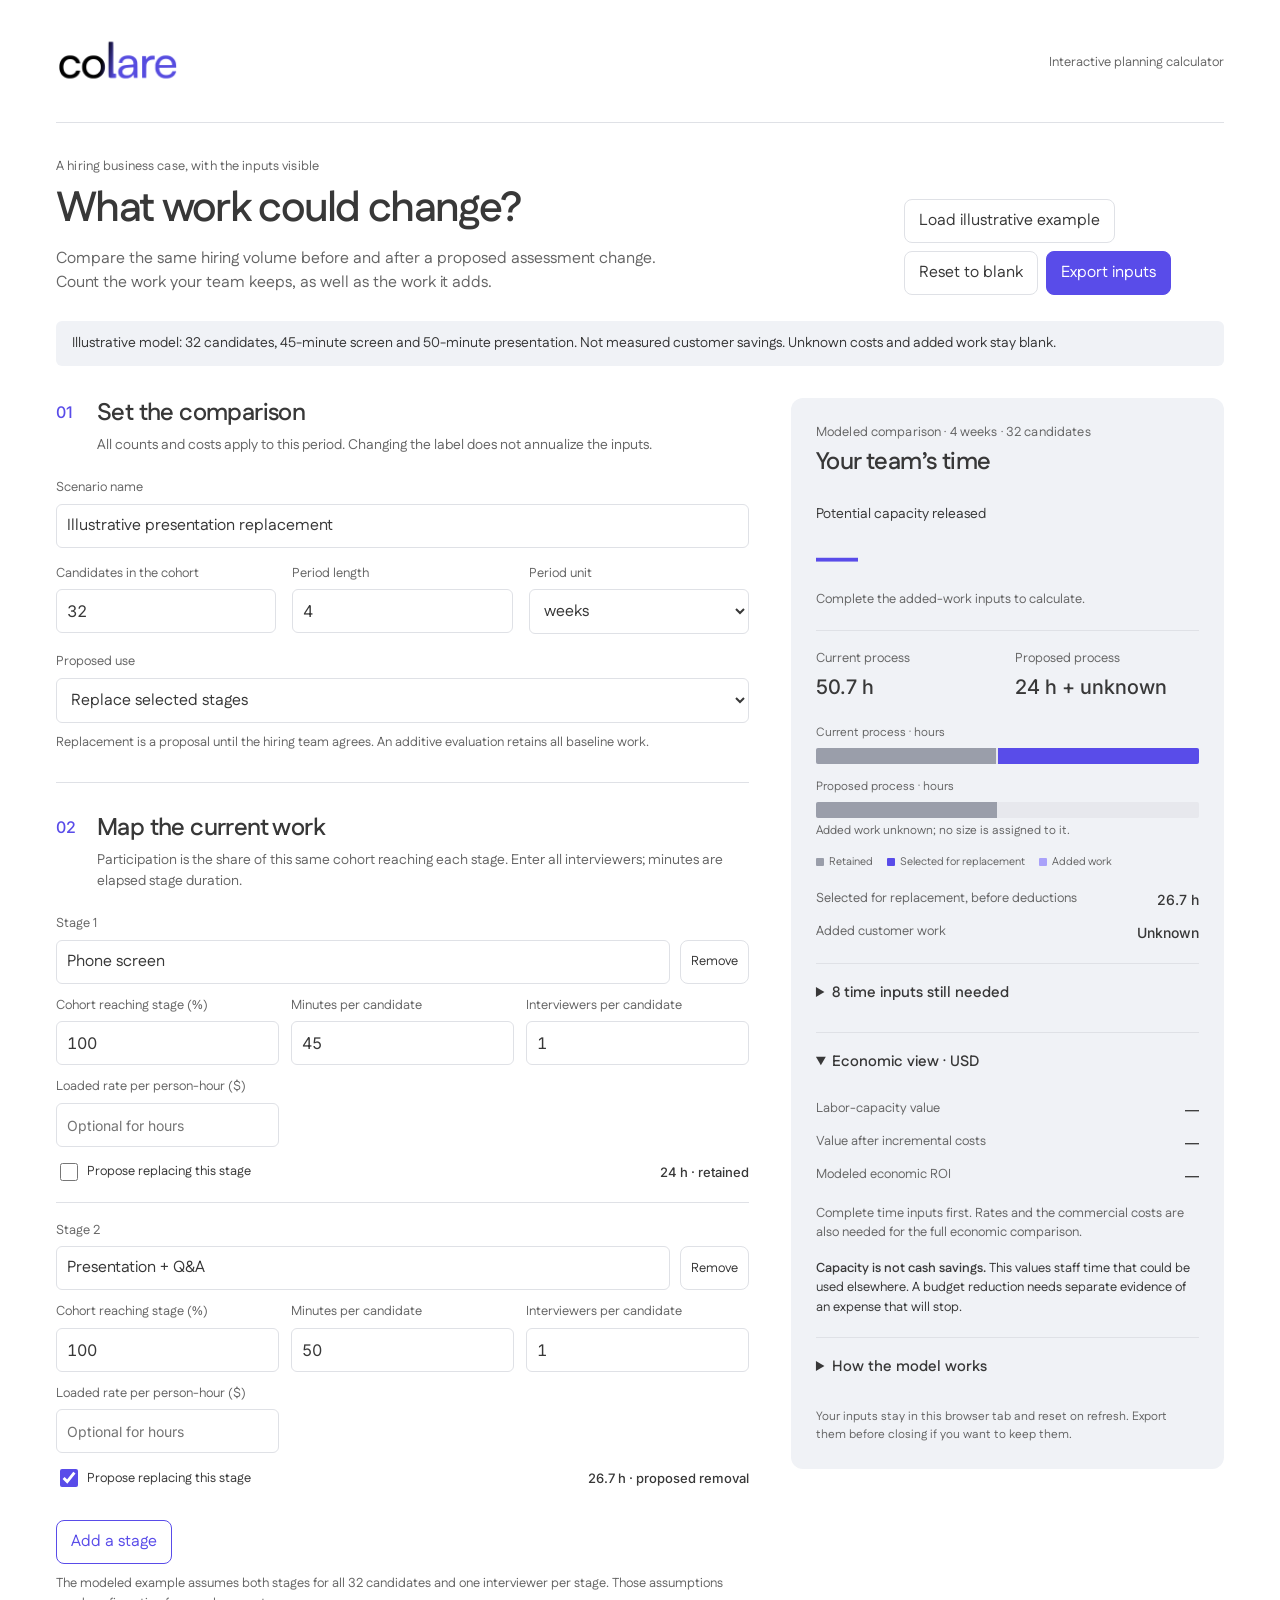
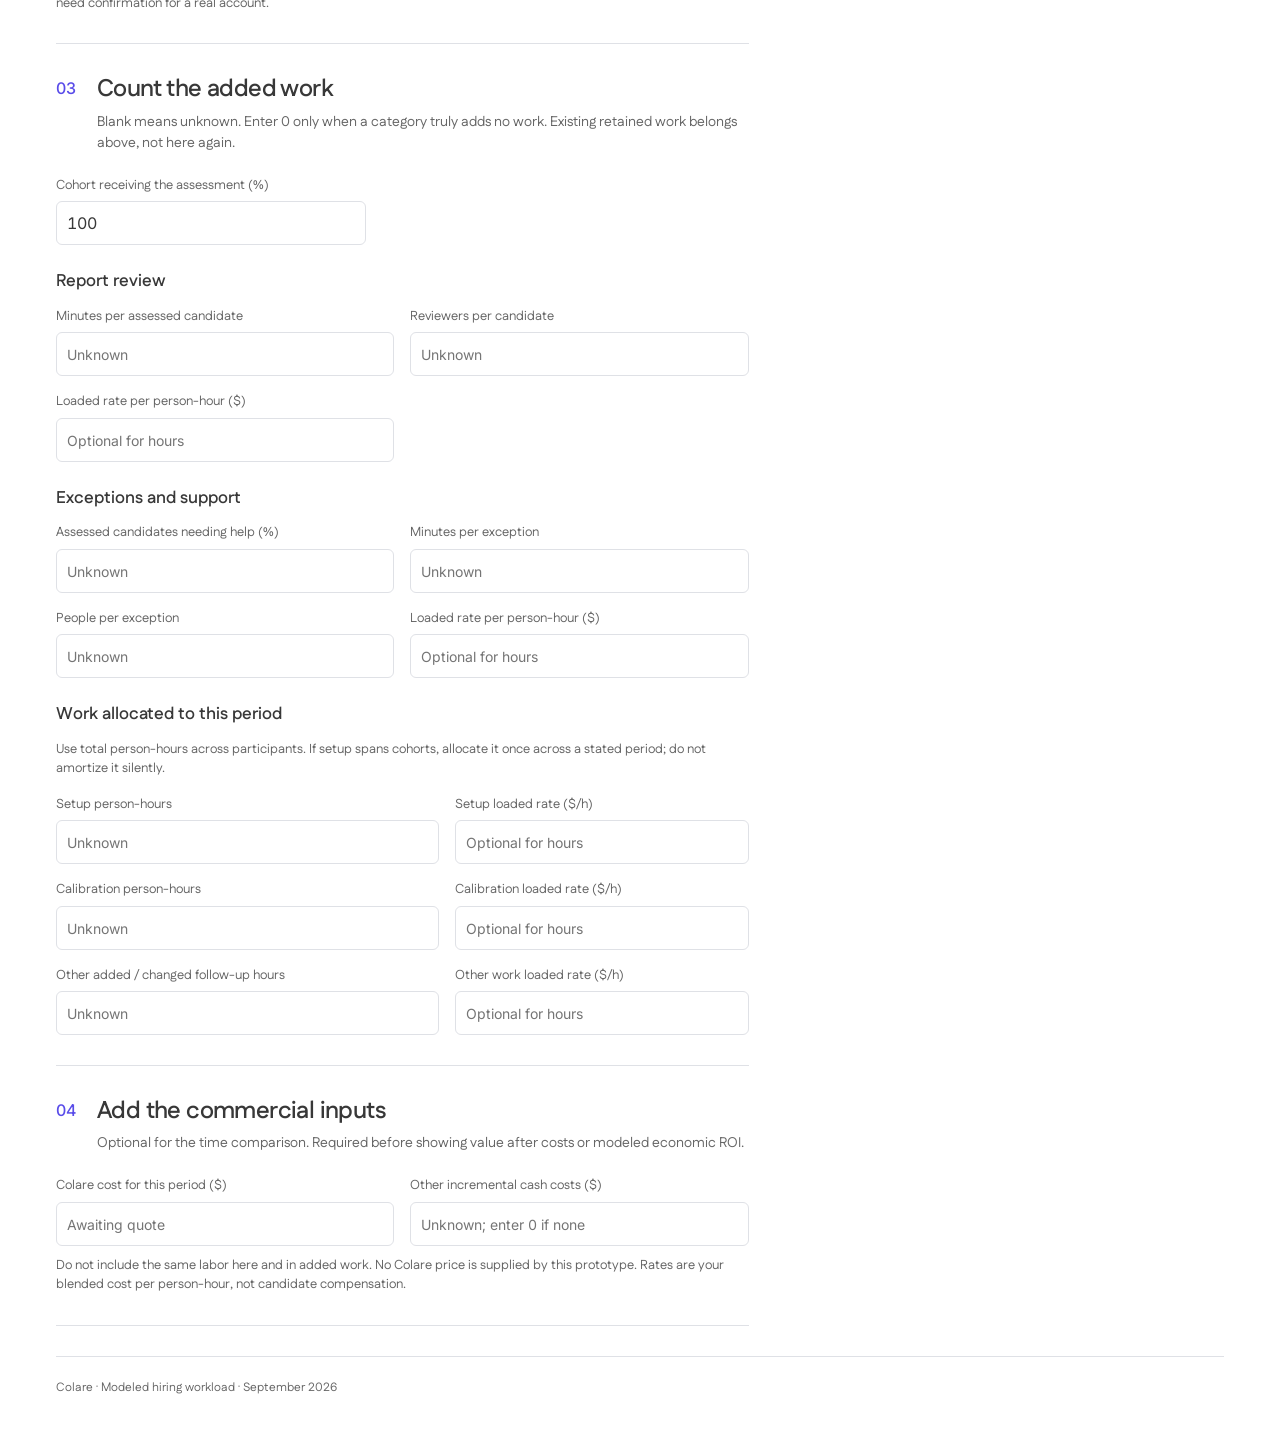
==== index.html @ 162f5110 "Publish interactive Colare hiring workload calculator" ====
<!doctype html>
<html lang="en">
<head>
  <meta charset="utf-8"><meta name="viewport" content="width=device-width,initial-scale=1">
  <meta http-equiv="Content-Security-Policy" content="default-src 'none'; script-src 'self'; style-src 'self' 'unsafe-inline'; font-src 'self'; img-src 'self' data:; connect-src 'none'; base-uri 'none'">
  <title>Colare · Hiring workload calculator</title>
  <meta name="description" content="Model hiring workload, engineering capacity and costs with editable assumptions. Calculate in your browser without uploading inputs.">
  <link rel="icon" href="assets/colare-logo.png" type="image/png">
  <link rel="stylesheet" href="styles.css">
</head>
<body>
<main id="colare-calculator">
  <header class="brand-row"><img src="assets/colare-logo.png" alt="Colare" width="125"><span>Interactive planning calculator</span></header>
  <section class="intro">
    <div><p class="eyebrow">A hiring business case, with the inputs visible</p><h1>What work could change?</h1><p>Compare the same hiring volume before and after a proposed assessment change. Count the work your team keeps, as well as the work it adds.</p></div>
    <div class="tools"><button id="preset" type="button">Load illustrative example</button><button id="reset" type="button">Reset to blank</button><button id="export" type="button">Export inputs</button></div>
  </section>
  <p id="basis-note" class="notice">Illustrative model. This is not a measured customer result, a Colare capacity promise or a quote.</p>
  <div class="workspace">
    <form id="inputs" autocomplete="off">
      <section class="input-section">
        <div class="section-heading"><span class="step">01</span><div><h2>Set the comparison</h2><p>All counts and costs apply to this period. Changing the label does not annualize the inputs.</p></div></div>
        <div class="fields cohort">
          <label>Scenario name<input id="scenario" data-field="scenario" type="text" maxlength="120"></label>
          <label>Candidates in the cohort<input id="candidates" data-field="candidates" type="number" min="0" step="1" placeholder="Enter count"></label>
          <label>Period length<input id="period" data-field="period" type="number" min="0.01" step="any" placeholder="Enter length"></label>
          <label>Period unit<select id="periodUnit" data-field="periodUnit"><option value="weeks">weeks</option><option value="months">months</option><option value="days">days</option></select></label>
        </div>
        <label class="mode-label">Proposed use<select id="mode" data-field="mode"><option value="replace">Replace selected stages</option><option value="additive">Add an evaluation; keep every current stage</option></select></label>
        <p class="help">Replacement is a proposal until the hiring team agrees. An additive evaluation retains all baseline work.</p>
      </section>
      <section class="input-section">
        <div class="section-heading"><span class="step">02</span><div><h2>Map the current work</h2><p>Participation is the share of this same cohort reaching each stage. Enter all interviewers; minutes are elapsed stage duration.</p></div></div>
        <div id="stages"></div>
        <button id="add-stage" class="text-button" type="button">Add a stage</button>
        <p class="help">The modeled example assumes both stages for all 32 candidates and one interviewer per stage. Those assumptions need confirmation for a real account.</p>
      </section>
      <section class="input-section">
        <div class="section-heading"><span class="step">03</span><div><h2>Count the added work</h2><p>Blank means unknown. Enter 0 only when a category truly adds no work. Existing retained work belongs above, not here again.</p></div></div>
        <label class="single-field">Cohort receiving the assessment (%)<input id="assessmentParticipation" data-field="assessmentParticipation" type="number" min="0" max="100" step="any" placeholder="Unknown"></label>
        <h3>Report review</h3>
        <div class="fields"><label>Minutes per assessed candidate<input id="reviewMinutes" data-field="reviewMinutes" type="number" min="0" step="any" placeholder="Unknown"></label><label>Reviewers per candidate<input id="reviewPeople" data-field="reviewPeople" type="number" min="0" step="1" placeholder="Unknown"></label><label>Loaded rate per person-hour ($)<input id="reviewRate" data-field="reviewRate" type="number" min="0" step="any" placeholder="Optional for hours"></label></div>
        <h3>Exceptions and support</h3>
        <div class="fields"><label>Assessed candidates needing help (%)<input id="exceptionPercent" data-field="exceptionPercent" type="number" min="0" max="100" step="any" placeholder="Unknown"></label><label>Minutes per exception<input id="exceptionMinutes" data-field="exceptionMinutes" type="number" min="0" step="any" placeholder="Unknown"></label><label>People per exception<input id="exceptionPeople" data-field="exceptionPeople" type="number" min="0" step="1" placeholder="Unknown"></label><label>Loaded rate per person-hour ($)<input id="exceptionRate" data-field="exceptionRate" type="number" min="0" step="any" placeholder="Optional for hours"></label></div>
        <h3>Work allocated to this period</h3>
        <p class="help">Use total person-hours across participants. If setup spans cohorts, allocate it once across a stated period; do not amortize it silently.</p>
        <div class="hours-grid">
          <label>Setup person-hours<input id="setupHours" data-field="setupHours" type="number" min="0" step="any" placeholder="Unknown"></label><label>Setup loaded rate ($/h)<input id="setupRate" data-field="setupRate" type="number" min="0" step="any" placeholder="Optional for hours"></label>
          <label>Calibration person-hours<input id="calibrationHours" data-field="calibrationHours" type="number" min="0" step="any" placeholder="Unknown"></label><label>Calibration loaded rate ($/h)<input id="calibrationRate" data-field="calibrationRate" type="number" min="0" step="any" placeholder="Optional for hours"></label>
          <label>Other added / changed follow-up hours<input id="otherHours" data-field="otherHours" type="number" min="0" step="any" placeholder="Unknown"></label><label>Other work loaded rate ($/h)<input id="otherRate" data-field="otherRate" type="number" min="0" step="any" placeholder="Optional for hours"></label>
        </div>
      </section>
      <section class="input-section">
        <div class="section-heading"><span class="step">04</span><div><h2>Add the commercial inputs</h2><p>Optional for the time comparison. Required before showing value after costs or modeled economic ROI.</p></div></div>
        <div class="fields"><label>Colare cost for this period ($)<input id="colareCost" data-field="colareCost" type="number" min="0" step="any" placeholder="Awaiting quote"></label><label>Other incremental cash costs ($)<input id="otherCost" data-field="otherCost" type="number" min="0" step="any" placeholder="Unknown; enter 0 if none"></label></div>
        <p class="help">Do not include the same labor here and in added work. No Colare price is supplied by this prototype. Rates are your blended cost per person-hour, not candidate compensation.</p>
      </section>
    </form>
    <aside class="results">
      <div class="result-inner">
        <p class="eyebrow" id="period-label">Modeled comparison</p>
        <h2>Your team’s time</h2>
        <div id="validation" role="alert" hidden></div>
        <div id="result-summary" aria-live="polite" aria-atomic="true">
          <div class="hero-result"><span>Potential capacity released</span><strong id="capacity">—</strong><p id="capacity-note">Complete the added-work inputs to calculate.</p></div>
          <div class="comparison"><div><span>Current process</span><strong id="baseline">—</strong></div><div><span>Proposed process</span><strong id="proposed">—</strong></div></div>
        </div>
        <div id="chart" class="time-chart" role="img" aria-label="Current and proposed modeled workload"></div>
        <div class="legend"><span><i class="kept"></i>Retained</span><span><i class="removed"></i>Selected for replacement</span><span><i class="added"></i>Added work</span></div>
        <dl class="breakdown"><div><dt>Selected for replacement, before deductions</dt><dd id="removed">—</dd></div><div><dt>Added customer work</dt><dd id="added">—</dd></div></dl>
        <details id="missing-detail"><summary id="missing-summary">Time inputs still needed</summary><p id="missing" class="help"></p></details>
        <details id="economics-detail"><summary>Economic view · USD</summary>
          <dl class="breakdown money"><div><dt>Labor-capacity value</dt><dd id="capacity-value">—</dd></div><div><dt>Value after incremental costs</dt><dd id="economic-value">—</dd></div><div><dt>Modeled economic ROI</dt><dd id="roi">—</dd></div></dl>
          <p id="cost-missing" class="help"></p>
          <p class="money-note"><b>Capacity is not cash savings.</b> This values staff time that could be used elsewhere. A budget reduction needs separate evidence of an expense that will stop.</p>
        </details>
        <details><summary>How the model works</summary><div class="formula">
          <p>Stage hours = cohort × participation × minutes × interviewers ÷ 60.</p><p>Proposed hours = retained stage hours + review + exceptions + setup + calibration + other added work.</p><p>Capacity released = selected stage hours − added work.</p><p>Labor-capacity value = selected hours × their rates − added hours × their rates.</p><p>Value after costs = labor-capacity value − Colare cost − other incremental cash costs.</p><p>Economic ROI = (selected labor value − total incremental investment) ÷ total incremental investment. Investment includes added labor value, Colare cost and other incremental costs. It must be known and greater than zero.</p>
          <p>No context-switching multiplier, default salary, measured result, time-to-hire prediction or candidate-quality improvement is assumed. Counts/rates must describe comparable roles, quality requirements and periods.</p>
        </div></details>
        <p class="local-note">Your inputs stay in this browser tab and reset on refresh. Export them before closing if you want to keep them.</p>
      </div>
    </aside>
  </div>
  <footer>Colare · Modeled hiring workload · September 2026 <span id="export-status" role="status"></span></footer>
</main>
<script src="model.js"></script><script src="app.js"></script>
</body></html>
---- styles.css ----
@font-face{font-family:Fustat;src:url('assets/Fustat.ttf') format('truetype');font-weight:100 900;font-display:swap}
@font-face{font-family:Inter;src:url('assets/Inter.ttf') format('truetype');font-weight:100 900;font-display:swap}
:root{color-scheme:light;--purple:#594ce9;--ink:#383838;--muted:#666;--gray:#f0f2f6;--line:#dfe1e6;--soft:#d5d1ff;--warning:#9f2d32}
*{box-sizing:border-box}body{margin:0;background:white;color:var(--ink);font:16px/1.5 Fustat,sans-serif}button,input,select{font:inherit}button{cursor:pointer;background:white;border:1px solid var(--line);border-radius:8px;padding:9px 14px;color:var(--ink);min-height:44px}button:hover{border-color:var(--purple);color:var(--purple)}button:focus-visible,input:focus-visible,select:focus-visible,summary:focus-visible{outline:3px solid #a69eff;outline-offset:3px}button#export{background:var(--purple);border-color:var(--purple);color:white}button:disabled{opacity:.55;cursor:default}main{max-width:1240px;margin:auto;padding:28px 36px}h1,h2,h3,p{margin:0}h1{font-weight:600;font-size:42px;letter-spacing:-.04em;line-height:1.15;margin:8px 0 14px}h2{font-size:24px;line-height:1.3;font-weight:600;letter-spacing:-.025em}h3{font-size:17px;font-weight:600;margin:24px 0 12px}.brand-row{display:flex;align-items:center;justify-content:space-between;gap:16px;padding-bottom:24px;border-bottom:1px solid var(--line);color:var(--muted);font-size:13px}.brand-row img{height:auto;object-fit:contain;width:125px}.intro{display:flex;align-items:flex-end;gap:32px;padding:34px 0 26px}.intro>div:first-child{max-width:660px}.intro p:not(.eyebrow){color:var(--muted);max-width:620px}.eyebrow{font-size:13px;color:var(--muted);letter-spacing:.01em}.tools{display:flex;flex-wrap:wrap;gap:8px;max-width:320px;margin-left:auto}.notice{padding:12px 16px;background:var(--gray);border-radius:6px;font-size:14px;margin-bottom:32px}.workspace{display:grid;grid-template-columns:minmax(0,1.6fr) minmax(330px,1fr);gap:42px}.input-section{padding:0 0 30px;margin-bottom:30px;border-bottom:1px solid var(--line)}.section-heading{display:flex;gap:16px;margin-bottom:22px}.section-heading p{font-size:14px;color:var(--muted);margin-top:6px}.step{font:500 16px Inter,sans-serif;color:var(--purple);padding-top:4px;flex:0 0 25px}.fields{display:grid;grid-template-columns:repeat(2,minmax(0,1fr));gap:16px}.cohort{grid-template-columns:repeat(3,minmax(0,1fr))}.cohort label:first-child{grid-column:1/-1}label{display:flex;flex-direction:column;gap:6px;font-size:13px;color:var(--muted)}input,select{border:1px solid var(--line);border-radius:6px;background:white;color:var(--ink);padding:9px 10px;min-height:44px;min-width:0;width:100%;font-size:16px}input::placeholder{color:#757575;font-size:14px}input[type=number]{font-family:Inter,sans-serif;font-variant-numeric:tabular-nums}.mode-label{margin-top:18px}.help{color:var(--muted);font-size:13px;margin-top:10px;line-height:1.5}.single-field{max-width:310px}.stage{padding:18px 0;border-bottom:1px solid var(--line)}.stage:first-child{padding-top:0}.stage:last-child{border-bottom:0}.stage-header{display:flex;gap:10px;align-items:flex-end;margin-bottom:12px}.stage-header label{flex:1}.stage-header button{font-size:13px;padding:8px 10px}.stage-fields{display:grid;grid-template-columns:repeat(3,minmax(0,1fr));gap:12px}.stage-outcome{display:flex;align-items:center;gap:14px;flex-wrap:wrap;margin-top:13px}.stage-outcome label{flex-direction:row;align-items:center;color:var(--ink)}input[type=checkbox]{width:18px;height:18px;min-height:18px;accent-color:var(--purple)}.stage-outcome output{margin-left:auto;font:500 13px Inter,sans-serif;color:var(--ink)}.text-button{margin-top:12px;border-color:var(--purple);color:var(--purple)}.hours-grid{display:grid;grid-template-columns:1.3fr 1fr;gap:16px;margin-top:16px}.results{min-width:0}.result-inner{position:sticky;top:20px;padding:25px;background:var(--gray);border-radius:12px}.result-inner>h2{margin-top:4px}.hero-result{padding:24px 0 20px}.hero-result>span{font-size:14px}.hero-result strong{display:block;font:500 42px/1.2 Inter,sans-serif;letter-spacing:-.035em;color:var(--purple);margin-top:6px}.hero-result p{font-size:13px;color:var(--muted);margin-top:8px}.comparison{display:grid;grid-template-columns:1fr 1fr;gap:16px;border-top:1px solid var(--line);padding-top:18px}.comparison span{display:block;font-size:13px;color:var(--muted)}.comparison strong{display:block;font:500 20px/1.5 Inter,sans-serif;margin-top:4px;overflow-wrap:anywhere}.time-chart{margin-top:22px}.chart-row{margin-bottom:14px}.chart-row label{font-size:12px;margin-bottom:6px}.bar-track{display:flex;height:16px;gap:2px;background:#e7e8ed;border-radius:2px;overflow:hidden}.bar{height:16px;min-width:0}.bar.kept,.legend i.kept{background:#9a9eaa}.bar.removed,.legend i.removed{background:var(--purple)}.bar.added,.legend i.added{background:#aaa2fa}.unknown-addition{font-size:12px;color:var(--muted);margin-top:4px}.legend{display:flex;flex-wrap:wrap;gap:8px 14px;font-size:11px;color:var(--muted)}.legend span{display:flex;align-items:center;gap:5px}.legend i{width:8px;height:8px;border-radius:1px}.breakdown{margin:18px 0;display:grid;gap:12px}.breakdown>div{display:flex;align-items:flex-start;gap:15px;justify-content:space-between}.breakdown dt{font-size:13px;max-width:70%;color:var(--muted)}.breakdown dd{font:500 14px/1.5 Inter,sans-serif;margin:0;text-align:right;white-space:nowrap}.money dd{white-space:normal;overflow-wrap:anywhere}.money-note{font-size:13px;margin-top:16px}.money-note b{font-weight:600}details{border-top:1px solid var(--line);padding-top:18px;margin-top:20px}summary{font-size:15px;font-weight:600;cursor:pointer;min-height:30px}.formula p{font-size:13px;line-height:1.5;margin-top:13px}.local-note{font-size:12px;line-height:1.5;color:var(--muted);margin-top:22px}#validation{color:var(--warning);font-size:14px;padding-top:14px}.negative{color:var(--warning)!important}.pending{color:var(--muted)!important}footer{display:flex;justify-content:space-between;gap:16px;border-top:1px solid var(--line);padding:22px 0 10px;font-size:12px;color:var(--muted)}@media(max-width:900px){main{padding:24px}.workspace{grid-template-columns:1fr;gap:14px}.results{grid-row:1}.result-inner{position:static}.intro{display:block}.tools{max-width:none;margin:22px 0 0}.comparison{max-width:560px}.time-chart{max-width:620px}.legend{font-size:12px}.breakdown>div{max-width:620px}.breakdown dt{max-width:75%}}@media(max-width:480px){main{padding:20px 16px}.brand-row{font-size:11px}.brand-row img{width:108px}h1{font-size:34px}.intro{padding-top:26px}.tools{gap:8px}.tools button{font-size:13px;padding:8px 10px}.notice{font-size:13px;margin-bottom:22px}.result-inner{padding:20px}.hero-result strong{font-size:36px}.fields,.cohort,.stage-fields,.hours-grid{grid-template-columns:1fr 1fr;gap:12px}.cohort label:first-child,.cohort label:nth-child(2){grid-column:1/-1}.section-heading{gap:12px}.step{flex-basis:22px}h2{font-size:22px}.stage-header{align-items:flex-end}.stage-header button{font-size:12px}.stage-outcome output{margin-left:0}.hours-grid label{font-size:12px}.comparison strong{font-size:18px}.breakdown dt{max-width:64%}footer{display:block}footer span{display:block;margin-top:8px}}
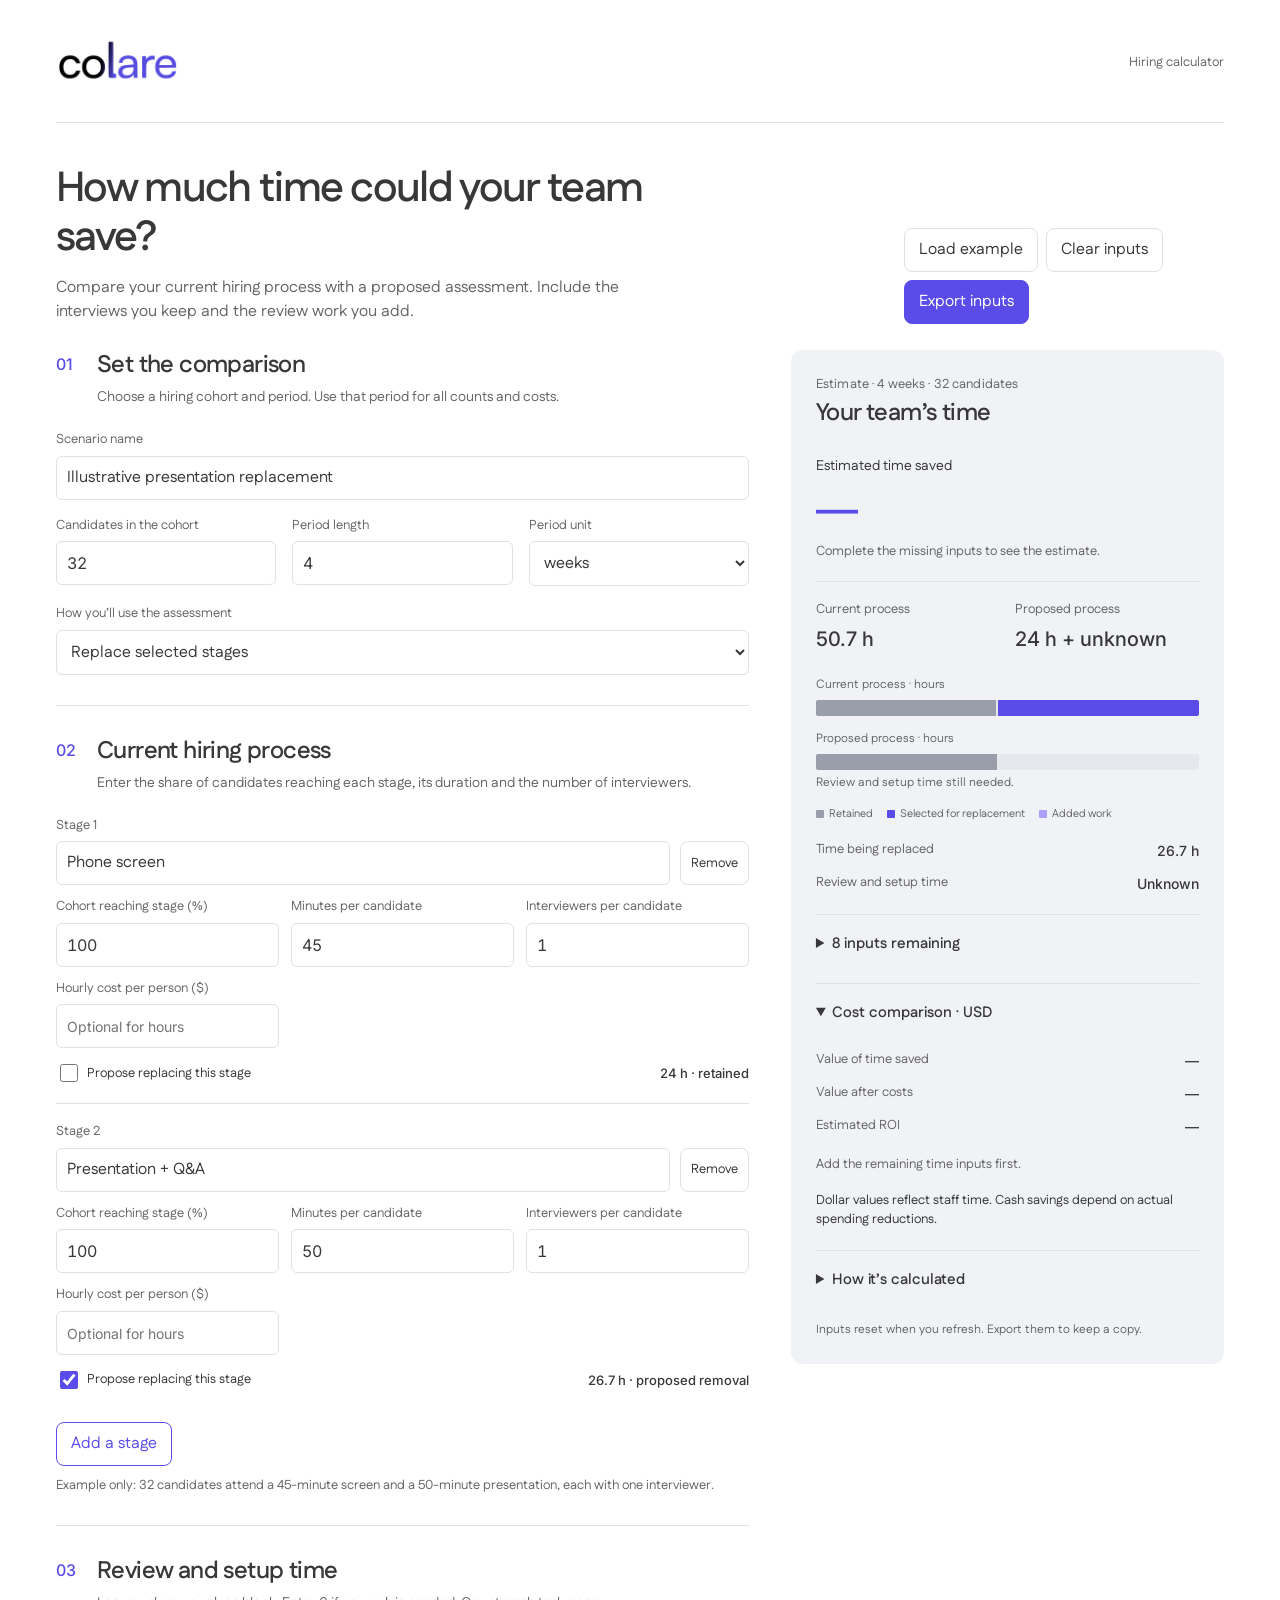
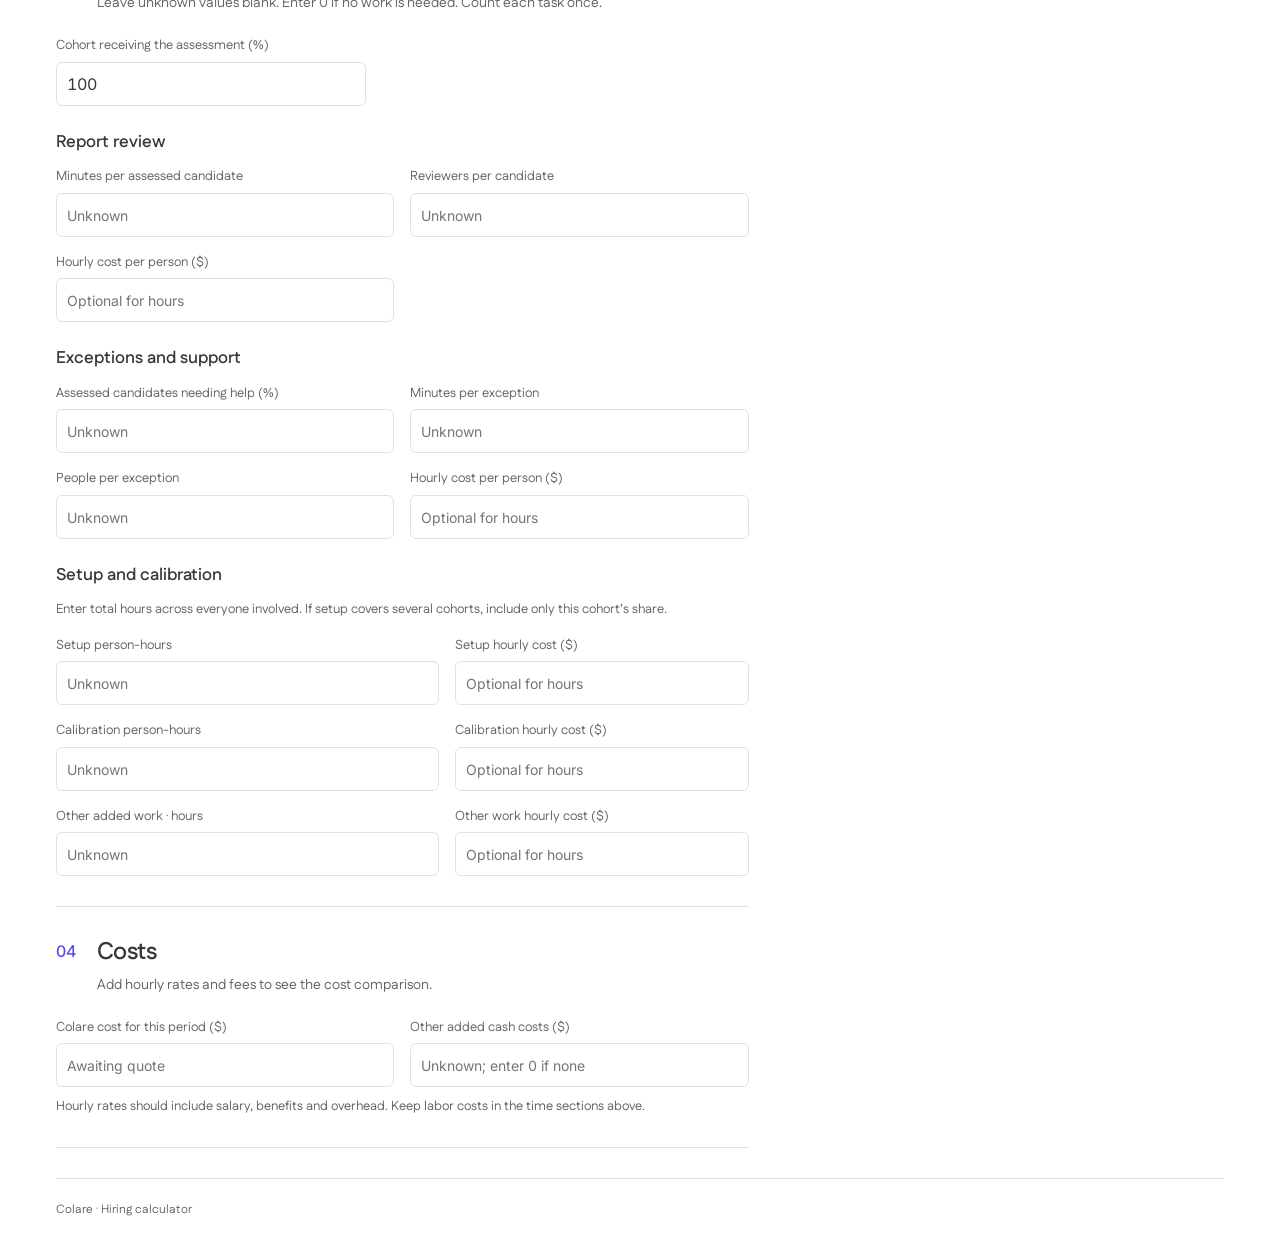
==== commit 74b2fd3d: "Simplify calculator copy and remove repetitive notice" ====
--- a/index.html
+++ b/index.html
@@ -10,79 +10,77 @@
 </head>
 <body>
 <main id="colare-calculator">
-  <header class="brand-row"><img src="assets/colare-logo.png" alt="Colare" width="125"><span>Interactive planning calculator</span></header>
+  <header class="brand-row"><img src="assets/colare-logo.png" alt="Colare" width="125"><span>Hiring calculator</span></header>
   <section class="intro">
-    <div><p class="eyebrow">A hiring business case, with the inputs visible</p><h1>What work could change?</h1><p>Compare the same hiring volume before and after a proposed assessment change. Count the work your team keeps, as well as the work it adds.</p></div>
-    <div class="tools"><button id="preset" type="button">Load illustrative example</button><button id="reset" type="button">Reset to blank</button><button id="export" type="button">Export inputs</button></div>
+    <div><h1>How much time could your team save?</h1><p>Compare your current hiring process with a proposed assessment. Include the interviews you keep and the review work you add.</p></div>
+    <div class="tools"><button id="preset" type="button">Load example</button><button id="reset" type="button">Clear inputs</button><button id="export" type="button">Export inputs</button></div>
   </section>
-  <p id="basis-note" class="notice">Illustrative model. This is not a measured customer result, a Colare capacity promise or a quote.</p>
   <div class="workspace">
     <form id="inputs" autocomplete="off">
       <section class="input-section">
-        <div class="section-heading"><span class="step">01</span><div><h2>Set the comparison</h2><p>All counts and costs apply to this period. Changing the label does not annualize the inputs.</p></div></div>
+        <div class="section-heading"><span class="step">01</span><div><h2>Set the comparison</h2><p>Choose a hiring cohort and period. Use that period for all counts and costs.</p></div></div>
         <div class="fields cohort">
           <label>Scenario name<input id="scenario" data-field="scenario" type="text" maxlength="120"></label>
           <label>Candidates in the cohort<input id="candidates" data-field="candidates" type="number" min="0" step="1" placeholder="Enter count"></label>
           <label>Period length<input id="period" data-field="period" type="number" min="0.01" step="any" placeholder="Enter length"></label>
           <label>Period unit<select id="periodUnit" data-field="periodUnit"><option value="weeks">weeks</option><option value="months">months</option><option value="days">days</option></select></label>
         </div>
-        <label class="mode-label">Proposed use<select id="mode" data-field="mode"><option value="replace">Replace selected stages</option><option value="additive">Add an evaluation; keep every current stage</option></select></label>
-        <p class="help">Replacement is a proposal until the hiring team agrees. An additive evaluation retains all baseline work.</p>
+        <label class="mode-label">How you’ll use the assessment<select id="mode" data-field="mode"><option value="replace">Replace selected stages</option><option value="additive">Add an assessment; keep current stages</option></select></label>
       </section>
       <section class="input-section">
-        <div class="section-heading"><span class="step">02</span><div><h2>Map the current work</h2><p>Participation is the share of this same cohort reaching each stage. Enter all interviewers; minutes are elapsed stage duration.</p></div></div>
+        <div class="section-heading"><span class="step">02</span><div><h2>Current hiring process</h2><p>Enter the share of candidates reaching each stage, its duration and the number of interviewers.</p></div></div>
         <div id="stages"></div>
         <button id="add-stage" class="text-button" type="button">Add a stage</button>
-        <p class="help">The modeled example assumes both stages for all 32 candidates and one interviewer per stage. Those assumptions need confirmation for a real account.</p>
+        <p id="example-note" class="help">Example only: 32 candidates attend a 45-minute screen and a 50-minute presentation, each with one interviewer.</p>
       </section>
       <section class="input-section">
-        <div class="section-heading"><span class="step">03</span><div><h2>Count the added work</h2><p>Blank means unknown. Enter 0 only when a category truly adds no work. Existing retained work belongs above, not here again.</p></div></div>
+        <div class="section-heading"><span class="step">03</span><div><h2>Review and setup time</h2><p>Leave unknown values blank. Enter 0 if no work is needed. Count each task once.</p></div></div>
         <label class="single-field">Cohort receiving the assessment (%)<input id="assessmentParticipation" data-field="assessmentParticipation" type="number" min="0" max="100" step="any" placeholder="Unknown"></label>
         <h3>Report review</h3>
-        <div class="fields"><label>Minutes per assessed candidate<input id="reviewMinutes" data-field="reviewMinutes" type="number" min="0" step="any" placeholder="Unknown"></label><label>Reviewers per candidate<input id="reviewPeople" data-field="reviewPeople" type="number" min="0" step="1" placeholder="Unknown"></label><label>Loaded rate per person-hour ($)<input id="reviewRate" data-field="reviewRate" type="number" min="0" step="any" placeholder="Optional for hours"></label></div>
+        <div class="fields"><label>Minutes per assessed candidate<input id="reviewMinutes" data-field="reviewMinutes" type="number" min="0" step="any" placeholder="Unknown"></label><label>Reviewers per candidate<input id="reviewPeople" data-field="reviewPeople" type="number" min="0" step="1" placeholder="Unknown"></label><label>Hourly cost per person ($)<input id="reviewRate" data-field="reviewRate" type="number" min="0" step="any" placeholder="Optional for hours"></label></div>
         <h3>Exceptions and support</h3>
-        <div class="fields"><label>Assessed candidates needing help (%)<input id="exceptionPercent" data-field="exceptionPercent" type="number" min="0" max="100" step="any" placeholder="Unknown"></label><label>Minutes per exception<input id="exceptionMinutes" data-field="exceptionMinutes" type="number" min="0" step="any" placeholder="Unknown"></label><label>People per exception<input id="exceptionPeople" data-field="exceptionPeople" type="number" min="0" step="1" placeholder="Unknown"></label><label>Loaded rate per person-hour ($)<input id="exceptionRate" data-field="exceptionRate" type="number" min="0" step="any" placeholder="Optional for hours"></label></div>
-        <h3>Work allocated to this period</h3>
-        <p class="help">Use total person-hours across participants. If setup spans cohorts, allocate it once across a stated period; do not amortize it silently.</p>
+        <div class="fields"><label>Assessed candidates needing help (%)<input id="exceptionPercent" data-field="exceptionPercent" type="number" min="0" max="100" step="any" placeholder="Unknown"></label><label>Minutes per exception<input id="exceptionMinutes" data-field="exceptionMinutes" type="number" min="0" step="any" placeholder="Unknown"></label><label>People per exception<input id="exceptionPeople" data-field="exceptionPeople" type="number" min="0" step="1" placeholder="Unknown"></label><label>Hourly cost per person ($)<input id="exceptionRate" data-field="exceptionRate" type="number" min="0" step="any" placeholder="Optional for hours"></label></div>
+        <h3>Setup and calibration</h3>
+        <p class="help">Enter total hours across everyone involved. If setup covers several cohorts, include only this cohort’s share.</p>
         <div class="hours-grid">
-          <label>Setup person-hours<input id="setupHours" data-field="setupHours" type="number" min="0" step="any" placeholder="Unknown"></label><label>Setup loaded rate ($/h)<input id="setupRate" data-field="setupRate" type="number" min="0" step="any" placeholder="Optional for hours"></label>
-          <label>Calibration person-hours<input id="calibrationHours" data-field="calibrationHours" type="number" min="0" step="any" placeholder="Unknown"></label><label>Calibration loaded rate ($/h)<input id="calibrationRate" data-field="calibrationRate" type="number" min="0" step="any" placeholder="Optional for hours"></label>
-          <label>Other added / changed follow-up hours<input id="otherHours" data-field="otherHours" type="number" min="0" step="any" placeholder="Unknown"></label><label>Other work loaded rate ($/h)<input id="otherRate" data-field="otherRate" type="number" min="0" step="any" placeholder="Optional for hours"></label>
+          <label>Setup person-hours<input id="setupHours" data-field="setupHours" type="number" min="0" step="any" placeholder="Unknown"></label><label>Setup hourly cost ($)<input id="setupRate" data-field="setupRate" type="number" min="0" step="any" placeholder="Optional for hours"></label>
+          <label>Calibration person-hours<input id="calibrationHours" data-field="calibrationHours" type="number" min="0" step="any" placeholder="Unknown"></label><label>Calibration hourly cost ($)<input id="calibrationRate" data-field="calibrationRate" type="number" min="0" step="any" placeholder="Optional for hours"></label>
+          <label>Other added work · hours<input id="otherHours" data-field="otherHours" type="number" min="0" step="any" placeholder="Unknown"></label><label>Other work hourly cost ($)<input id="otherRate" data-field="otherRate" type="number" min="0" step="any" placeholder="Optional for hours"></label>
         </div>
       </section>
       <section class="input-section">
-        <div class="section-heading"><span class="step">04</span><div><h2>Add the commercial inputs</h2><p>Optional for the time comparison. Required before showing value after costs or modeled economic ROI.</p></div></div>
-        <div class="fields"><label>Colare cost for this period ($)<input id="colareCost" data-field="colareCost" type="number" min="0" step="any" placeholder="Awaiting quote"></label><label>Other incremental cash costs ($)<input id="otherCost" data-field="otherCost" type="number" min="0" step="any" placeholder="Unknown; enter 0 if none"></label></div>
-        <p class="help">Do not include the same labor here and in added work. No Colare price is supplied by this prototype. Rates are your blended cost per person-hour, not candidate compensation.</p>
+        <div class="section-heading"><span class="step">04</span><div><h2>Costs</h2><p>Add hourly rates and fees to see the cost comparison.</p></div></div>
+        <div class="fields"><label>Colare cost for this period ($)<input id="colareCost" data-field="colareCost" type="number" min="0" step="any" placeholder="Awaiting quote"></label><label>Other added cash costs ($)<input id="otherCost" data-field="otherCost" type="number" min="0" step="any" placeholder="Unknown; enter 0 if none"></label></div>
+        <p class="help">Hourly rates should include salary, benefits and overhead. Keep labor costs in the time sections above.</p>
       </section>
     </form>
     <aside class="results">
       <div class="result-inner">
-        <p class="eyebrow" id="period-label">Modeled comparison</p>
+        <p class="eyebrow" id="period-label">Estimate</p>
         <h2>Your team’s time</h2>
         <div id="validation" role="alert" hidden></div>
         <div id="result-summary" aria-live="polite" aria-atomic="true">
-          <div class="hero-result"><span>Potential capacity released</span><strong id="capacity">—</strong><p id="capacity-note">Complete the added-work inputs to calculate.</p></div>
+          <div class="hero-result"><span>Estimated time saved</span><strong id="capacity">—</strong><p id="capacity-note">Complete the missing inputs to see the estimate.</p></div>
           <div class="comparison"><div><span>Current process</span><strong id="baseline">—</strong></div><div><span>Proposed process</span><strong id="proposed">—</strong></div></div>
         </div>
-        <div id="chart" class="time-chart" role="img" aria-label="Current and proposed modeled workload"></div>
+        <div id="chart" class="time-chart" role="img" aria-label="Current and proposed workload"></div>
         <div class="legend"><span><i class="kept"></i>Retained</span><span><i class="removed"></i>Selected for replacement</span><span><i class="added"></i>Added work</span></div>
-        <dl class="breakdown"><div><dt>Selected for replacement, before deductions</dt><dd id="removed">—</dd></div><div><dt>Added customer work</dt><dd id="added">—</dd></div></dl>
+        <dl class="breakdown"><div><dt>Time being replaced</dt><dd id="removed">—</dd></div><div><dt>Review and setup time</dt><dd id="added">—</dd></div></dl>
         <details id="missing-detail"><summary id="missing-summary">Time inputs still needed</summary><p id="missing" class="help"></p></details>
-        <details id="economics-detail"><summary>Economic view · USD</summary>
-          <dl class="breakdown money"><div><dt>Labor-capacity value</dt><dd id="capacity-value">—</dd></div><div><dt>Value after incremental costs</dt><dd id="economic-value">—</dd></div><div><dt>Modeled economic ROI</dt><dd id="roi">—</dd></div></dl>
+        <details id="economics-detail"><summary>Cost comparison · USD</summary>
+          <dl class="breakdown money"><div><dt>Value of time saved</dt><dd id="capacity-value">—</dd></div><div><dt>Value after costs</dt><dd id="economic-value">—</dd></div><div><dt>Estimated ROI</dt><dd id="roi">—</dd></div></dl>
           <p id="cost-missing" class="help"></p>
-          <p class="money-note"><b>Capacity is not cash savings.</b> This values staff time that could be used elsewhere. A budget reduction needs separate evidence of an expense that will stop.</p>
+          <p class="money-note">Dollar values reflect staff time. Cash savings depend on actual spending reductions.</p>
         </details>
-        <details><summary>How the model works</summary><div class="formula">
-          <p>Stage hours = cohort × participation × minutes × interviewers ÷ 60.</p><p>Proposed hours = retained stage hours + review + exceptions + setup + calibration + other added work.</p><p>Capacity released = selected stage hours − added work.</p><p>Labor-capacity value = selected hours × their rates − added hours × their rates.</p><p>Value after costs = labor-capacity value − Colare cost − other incremental cash costs.</p><p>Economic ROI = (selected labor value − total incremental investment) ÷ total incremental investment. Investment includes added labor value, Colare cost and other incremental costs. It must be known and greater than zero.</p>
-          <p>No context-switching multiplier, default salary, measured result, time-to-hire prediction or candidate-quality improvement is assumed. Counts/rates must describe comparable roles, quality requirements and periods.</p>
+        <details><summary>How it’s calculated</summary><div class="formula">
+          <p>Stage hours = cohort × participation × minutes × interviewers ÷ 60.</p><p>Proposed hours = retained stage hours + review + exceptions + setup + calibration + other added work.</p><p>Time saved = hours replaced − added work.</p><p>Value of time saved = selected hours × their rates − added hours × their rates.</p><p>Value after costs = value of time saved − Colare fees − other cash costs.</p><p>ROI (%) = value after costs ÷ added costs × 100. Added costs include extra staff time, Colare fees and other cash costs. ROI requires known costs greater than zero.</p>
+          <p>Compare the same roles, hiring standards and time period.</p>
         </div></details>
-        <p class="local-note">Your inputs stay in this browser tab and reset on refresh. Export them before closing if you want to keep them.</p>
+        <p class="local-note">Inputs reset when you refresh. Export them to keep a copy.</p>
       </div>
     </aside>
   </div>
-  <footer>Colare · Modeled hiring workload · September 2026 <span id="export-status" role="status"></span></footer>
+  <footer>Colare · Hiring calculator <span id="export-status" role="status"></span></footer>
 </main>
 <script src="model.js"></script><script src="app.js"></script>
 </body></html>
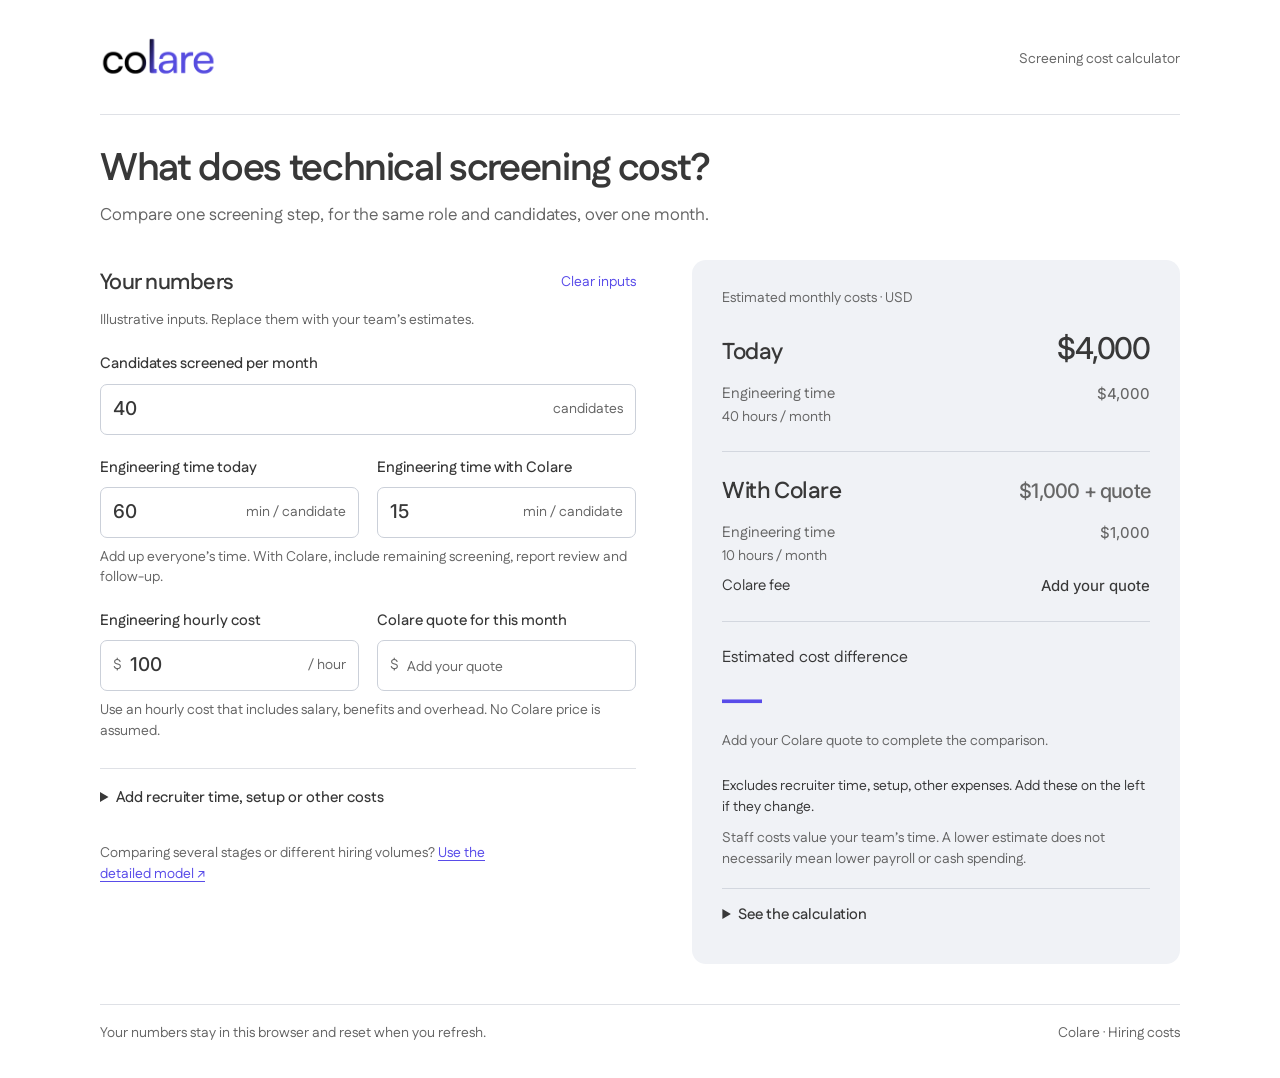
==== commit 5c25ee6a: "Simplify screening calculator with direct monthly cost comparison" ====
--- a/index.html
+++ b/index.html
@@ -2,85 +2,67 @@
 <html lang="en">
 <head>
   <meta charset="utf-8"><meta name="viewport" content="width=device-width,initial-scale=1">
-  <meta http-equiv="Content-Security-Policy" content="default-src 'none'; script-src 'self'; style-src 'self' 'unsafe-inline'; font-src 'self'; img-src 'self' data:; connect-src 'none'; base-uri 'none'">
-  <title>Colare · Hiring workload calculator</title>
-  <meta name="description" content="Model hiring workload, engineering capacity and costs with editable assumptions. Calculate in your browser without uploading inputs.">
-  <link rel="icon" href="assets/colare-logo.png" type="image/png">
-  <link rel="stylesheet" href="styles.css">
+  <meta http-equiv="Content-Security-Policy" content="default-src 'none'; script-src 'self'; style-src 'self'; font-src 'self'; img-src 'self' data:; connect-src 'none'; base-uri 'none'">
+  <title>Colare · Screening cost calculator</title>
+  <meta name="description" content="Compare the cost of one technical screening step today and with Colare. Your inputs stay in your browser.">
+  <link rel="stylesheet" href="styles.css?v=20260915"><link rel="icon" href="assets/colare-logo.png">
 </head>
 <body>
-<main id="colare-calculator">
-  <header class="brand-row"><img src="assets/colare-logo.png" alt="Colare" width="125"><span>Hiring calculator</span></header>
-  <section class="intro">
-    <div><h1>How much time could your team save?</h1><p>Compare your current hiring process with a proposed assessment. Include the interviews you keep and the review work you add.</p></div>
-    <div class="tools"><button id="preset" type="button">Load example</button><button id="reset" type="button">Clear inputs</button><button id="export" type="button">Export inputs</button></div>
-  </section>
+<main>
+  <header><img src="assets/colare-logo.png" alt="Colare" width="118"><span>Screening cost calculator</span></header>
+  <section class="intro"><h1>What does technical screening cost?</h1><p>Compare one screening step, for the same role and candidates, over one month.</p></section>
   <div class="workspace">
     <form id="inputs" autocomplete="off">
-      <section class="input-section">
-        <div class="section-heading"><span class="step">01</span><div><h2>Set the comparison</h2><p>Choose a hiring cohort and period. Use that period for all counts and costs.</p></div></div>
-        <div class="fields cohort">
-          <label>Scenario name<input id="scenario" data-field="scenario" type="text" maxlength="120"></label>
-          <label>Candidates in the cohort<input id="candidates" data-field="candidates" type="number" min="0" step="1" placeholder="Enter count"></label>
-          <label>Period length<input id="period" data-field="period" type="number" min="0.01" step="any" placeholder="Enter length"></label>
-          <label>Period unit<select id="periodUnit" data-field="periodUnit"><option value="weeks">weeks</option><option value="months">months</option><option value="days">days</option></select></label>
-        </div>
-        <label class="mode-label">How you’ll use the assessment<select id="mode" data-field="mode"><option value="replace">Replace selected stages</option><option value="additive">Add an assessment; keep current stages</option></select></label>
-      </section>
-      <section class="input-section">
-        <div class="section-heading"><span class="step">02</span><div><h2>Current hiring process</h2><p>Enter the share of candidates reaching each stage, its duration and the number of interviewers.</p></div></div>
-        <div id="stages"></div>
-        <button id="add-stage" class="text-button" type="button">Add a stage</button>
-        <p id="example-note" class="help">Example only: 32 candidates attend a 45-minute screen and a 50-minute presentation, each with one interviewer.</p>
-      </section>
-      <section class="input-section">
-        <div class="section-heading"><span class="step">03</span><div><h2>Review and setup time</h2><p>Leave unknown values blank. Enter 0 if no work is needed. Count each task once.</p></div></div>
-        <label class="single-field">Cohort receiving the assessment (%)<input id="assessmentParticipation" data-field="assessmentParticipation" type="number" min="0" max="100" step="any" placeholder="Unknown"></label>
-        <h3>Report review</h3>
-        <div class="fields"><label>Minutes per assessed candidate<input id="reviewMinutes" data-field="reviewMinutes" type="number" min="0" step="any" placeholder="Unknown"></label><label>Reviewers per candidate<input id="reviewPeople" data-field="reviewPeople" type="number" min="0" step="1" placeholder="Unknown"></label><label>Hourly cost per person ($)<input id="reviewRate" data-field="reviewRate" type="number" min="0" step="any" placeholder="Optional for hours"></label></div>
-        <h3>Exceptions and support</h3>
-        <div class="fields"><label>Assessed candidates needing help (%)<input id="exceptionPercent" data-field="exceptionPercent" type="number" min="0" max="100" step="any" placeholder="Unknown"></label><label>Minutes per exception<input id="exceptionMinutes" data-field="exceptionMinutes" type="number" min="0" step="any" placeholder="Unknown"></label><label>People per exception<input id="exceptionPeople" data-field="exceptionPeople" type="number" min="0" step="1" placeholder="Unknown"></label><label>Hourly cost per person ($)<input id="exceptionRate" data-field="exceptionRate" type="number" min="0" step="any" placeholder="Optional for hours"></label></div>
-        <h3>Setup and calibration</h3>
-        <p class="help">Enter total hours across everyone involved. If setup covers several cohorts, include only this cohort’s share.</p>
-        <div class="hours-grid">
-          <label>Setup person-hours<input id="setupHours" data-field="setupHours" type="number" min="0" step="any" placeholder="Unknown"></label><label>Setup hourly cost ($)<input id="setupRate" data-field="setupRate" type="number" min="0" step="any" placeholder="Optional for hours"></label>
-          <label>Calibration person-hours<input id="calibrationHours" data-field="calibrationHours" type="number" min="0" step="any" placeholder="Unknown"></label><label>Calibration hourly cost ($)<input id="calibrationRate" data-field="calibrationRate" type="number" min="0" step="any" placeholder="Optional for hours"></label>
-          <label>Other added work · hours<input id="otherHours" data-field="otherHours" type="number" min="0" step="any" placeholder="Unknown"></label><label>Other work hourly cost ($)<input id="otherRate" data-field="otherRate" type="number" min="0" step="any" placeholder="Optional for hours"></label>
-        </div>
-      </section>
-      <section class="input-section">
-        <div class="section-heading"><span class="step">04</span><div><h2>Costs</h2><p>Add hourly rates and fees to see the cost comparison.</p></div></div>
-        <div class="fields"><label>Colare cost for this period ($)<input id="colareCost" data-field="colareCost" type="number" min="0" step="any" placeholder="Awaiting quote"></label><label>Other added cash costs ($)<input id="otherCost" data-field="otherCost" type="number" min="0" step="any" placeholder="Unknown; enter 0 if none"></label></div>
-        <p class="help">Hourly rates should include salary, benefits and overhead. Keep labor costs in the time sections above.</p>
-      </section>
+      <div class="section-title"><h2>Your numbers</h2><button id="clear" type="button">Clear inputs</button></div>
+      <p class="example" id="example">Illustrative inputs. Replace them with your team’s estimates.</p>
+      <label for="candidates">Candidates screened per month</label>
+      <div class="input-unit"><input id="candidates" type="number" min="0" step="1" inputmode="numeric"><span>candidates</span></div>
+      <div class="pair time-inputs">
+        <div><label for="beforeMinutes">Engineering time today</label><div class="input-unit"><input id="beforeMinutes" type="number" min="0" step="any" inputmode="decimal"><span>min / candidate</span></div></div>
+        <div><label for="afterMinutes">Engineering time with Colare</label><div class="input-unit"><input id="afterMinutes" type="number" min="0" step="any" inputmode="decimal"><span>min / candidate</span></div></div>
+      </div>
+      <p class="help">Add up everyone’s time. With Colare, include remaining screening, report review and follow-up.</p>
+      <div class="pair">
+        <div><label for="engineeringRate">Engineering hourly cost</label><div class="input-unit"><span>$</span><input id="engineeringRate" type="number" min="0" step="any" inputmode="decimal"><span>/ hour</span></div></div>
+        <div><label for="colareFee">Colare quote for this month</label><div class="input-unit"><span>$</span><input id="colareFee" type="number" min="0" step="any" inputmode="decimal" placeholder="Add your quote"></div></div>
+      </div>
+      <p class="help">Use an hourly cost that includes salary, benefits and overhead. No Colare price is assumed.</p>
+      <details class="extra"><summary>Add recruiter time, setup or other costs</summary>
+        <div class="option"><label class="check"><input id="includeRecruiter" type="checkbox"> Include recruiter time</label><div id="recruiter-fields" class="optional-fields" hidden>
+          <div class="pair"><div><label for="recruiterBefore">Today · min / candidate</label><input id="recruiterBefore" type="number" min="0" step="any" inputmode="decimal"></div><div><label for="recruiterAfter">With Colare · min / candidate</label><input id="recruiterAfter" type="number" min="0" step="any" inputmode="decimal"></div></div>
+          <label for="recruiterRate">Recruiter hourly cost ($)</label><input id="recruiterRate" type="number" min="0" step="any" inputmode="decimal"><p class="help">Include coordination and candidate support. Keep it separate from engineering time.</p>
+        </div></div>
+        <div class="option"><label class="check"><input id="includeSetup" type="checkbox"> Include setup and calibration</label><div id="setup-fields" class="optional-fields" hidden>
+          <label for="setupCost">Your team’s setup cost this month ($)</label><input id="setupCost" type="number" min="0" step="any" inputmode="decimal"><p class="help">Total setup hours × the relevant hourly costs. Include only this month’s share; exclude work already counted above.</p>
+        </div></div>
+        <div class="option"><label class="check"><input id="includeOther" type="checkbox"> Include other expenses</label><div id="other-fields" class="optional-fields" hidden>
+          <div class="pair"><div><label for="otherBefore">Today · this month ($)</label><input id="otherBefore" type="number" min="0" step="any" inputmode="decimal"></div><div><label for="otherAfter">With Colare · this month ($)</label><input id="otherAfter" type="number" min="0" step="any" inputmode="decimal"></div></div><p class="help">For example, an outside screening service. Exclude Colare fees and staff time already counted.</p>
+        </div></div>
+      </details>
+      <p class="detailed-link">Comparing several stages or different hiring volumes? <a href="detailed/index.html">Use the detailed model ↗</a></p>
     </form>
-    <aside class="results">
-      <div class="result-inner">
-        <p class="eyebrow" id="period-label">Estimate</p>
-        <h2>Your team’s time</h2>
-        <div id="validation" role="alert" hidden></div>
-        <div id="result-summary" aria-live="polite" aria-atomic="true">
-          <div class="hero-result"><span>Estimated time saved</span><strong id="capacity">—</strong><p id="capacity-note">Complete the missing inputs to see the estimate.</p></div>
-          <div class="comparison"><div><span>Current process</span><strong id="baseline">—</strong></div><div><span>Proposed process</span><strong id="proposed">—</strong></div></div>
-        </div>
-        <div id="chart" class="time-chart" role="img" aria-label="Current and proposed workload"></div>
-        <div class="legend"><span><i class="kept"></i>Retained</span><span><i class="removed"></i>Selected for replacement</span><span><i class="added"></i>Added work</span></div>
-        <dl class="breakdown"><div><dt>Time being replaced</dt><dd id="removed">—</dd></div><div><dt>Review and setup time</dt><dd id="added">—</dd></div></dl>
-        <details id="missing-detail"><summary id="missing-summary">Time inputs still needed</summary><p id="missing" class="help"></p></details>
-        <details id="economics-detail"><summary>Cost comparison · USD</summary>
-          <dl class="breakdown money"><div><dt>Value of time saved</dt><dd id="capacity-value">—</dd></div><div><dt>Value after costs</dt><dd id="economic-value">—</dd></div><div><dt>Estimated ROI</dt><dd id="roi">—</dd></div></dl>
-          <p id="cost-missing" class="help"></p>
-          <p class="money-note">Dollar values reflect staff time. Cash savings depend on actual spending reductions.</p>
-        </details>
-        <details><summary>How it’s calculated</summary><div class="formula">
-          <p>Stage hours = cohort × participation × minutes × interviewers ÷ 60.</p><p>Proposed hours = retained stage hours + review + exceptions + setup + calibration + other added work.</p><p>Time saved = hours replaced − added work.</p><p>Value of time saved = selected hours × their rates − added hours × their rates.</p><p>Value after costs = value of time saved − Colare fees − other cash costs.</p><p>ROI (%) = value after costs ÷ added costs × 100. Added costs include extra staff time, Colare fees and other cash costs. ROI requires known costs greater than zero.</p>
-          <p>Compare the same roles, hiring standards and time period.</p>
-        </div></details>
-        <p class="local-note">Inputs reset when you refresh. Export them to keep a copy.</p>
+    <aside class="results" aria-label="Monthly cost comparison">
+      <p class="eyebrow">Estimated monthly costs · USD</p>
+      <div id="validation" role="alert" hidden></div>
+      <div id="summary" aria-live="polite" aria-atomic="true">
+        <div class="total"><h2>Today</h2><strong id="today">—</strong></div>
+        <div class="cost-row"><span>Engineering time <small id="hours-before"></small></span><span id="engineering-before">—</span></div>
+        <div class="cost-row recruiter-row" hidden><span>Recruiter time</span><span id="recruiter-before">—</span></div>
+        <div class="cost-row other-row" hidden><span>Other expenses</span><span id="other-before">—</span></div>
+        <div class="total proposed"><h2>With Colare</h2><strong id="with-colare">—</strong></div>
+        <div class="cost-row"><span>Engineering time <small id="hours-after"></small></span><span id="engineering-after">—</span></div>
+        <div class="cost-row recruiter-row" hidden><span>Recruiter time</span><span id="recruiter-after">—</span></div>
+        <div class="cost-row setup-row" hidden><span>Setup and calibration</span><span id="setup">—</span></div>
+        <div class="cost-row other-row" hidden><span>Other expenses</span><span id="other-after">—</span></div>
+        <div class="cost-row fee"><span>Colare fee</span><span id="fee">Add your quote</span></div>
+        <div class="difference"><span id="difference-label">Estimated cost difference</span><strong id="difference">—</strong><p id="difference-note">Add your Colare quote to complete the comparison.</p></div>
       </div>
+      <p class="scope" id="scope"></p>
+      <p class="qualification">Staff costs value your team’s time. A lower estimate does not necessarily mean lower payroll or cash spending.</p>
+      <details class="calculation"><summary>See the calculation</summary><p>Monthly staff cost = candidates × total minutes per candidate ÷ 60 × hourly cost.</p><p>With Colare = remaining staff cost + Colare fee + any setup or other costs included.</p><p>Difference = today’s total − the total with Colare. Both sides cover the same candidates and screening step. Unchanged interviews are outside this comparison.</p></details>
     </aside>
   </div>
-  <footer>Colare · Hiring calculator <span id="export-status" role="status"></span></footer>
+  <footer><span>Your numbers stay in this browser and reset when you refresh.</span><span>Colare · Hiring costs</span></footer>
 </main>
-<script src="model.js"></script><script src="app.js"></script>
+<script src="model.js?v=20260915"></script><script src="app.js?v=20260915"></script>
 </body></html>
--- a/styles.css
+++ b/styles.css
@@ -1,4 +1,4 @@
 @font-face{font-family:Fustat;src:url('assets/Fustat.ttf') format('truetype');font-weight:100 900;font-display:swap}
 @font-face{font-family:Inter;src:url('assets/Inter.ttf') format('truetype');font-weight:100 900;font-display:swap}
-:root{color-scheme:light;--purple:#594ce9;--ink:#383838;--muted:#666;--gray:#f0f2f6;--line:#dfe1e6;--soft:#d5d1ff;--warning:#9f2d32}
-*{box-sizing:border-box}body{margin:0;background:white;color:var(--ink);font:16px/1.5 Fustat,sans-serif}button,input,select{font:inherit}button{cursor:pointer;background:white;border:1px solid var(--line);border-radius:8px;padding:9px 14px;color:var(--ink);min-height:44px}button:hover{border-color:var(--purple);color:var(--purple)}button:focus-visible,input:focus-visible,select:focus-visible,summary:focus-visible{outline:3px solid #a69eff;outline-offset:3px}button#export{background:var(--purple);border-color:var(--purple);color:white}button:disabled{opacity:.55;cursor:default}main{max-width:1240px;margin:auto;padding:28px 36px}h1,h2,h3,p{margin:0}h1{font-weight:600;font-size:42px;letter-spacing:-.04em;line-height:1.15;margin:8px 0 14px}h2{font-size:24px;line-height:1.3;font-weight:600;letter-spacing:-.025em}h3{font-size:17px;font-weight:600;margin:24px 0 12px}.brand-row{display:flex;align-items:center;justify-content:space-between;gap:16px;padding-bottom:24px;border-bottom:1px solid var(--line);color:var(--muted);font-size:13px}.brand-row img{height:auto;object-fit:contain;width:125px}.intro{display:flex;align-items:flex-end;gap:32px;padding:34px 0 26px}.intro>div:first-child{max-width:660px}.intro p:not(.eyebrow){color:var(--muted);max-width:620px}.eyebrow{font-size:13px;color:var(--muted);letter-spacing:.01em}.tools{display:flex;flex-wrap:wrap;gap:8px;max-width:320px;margin-left:auto}.notice{padding:12px 16px;background:var(--gray);border-radius:6px;font-size:14px;margin-bottom:32px}.workspace{display:grid;grid-template-columns:minmax(0,1.6fr) minmax(330px,1fr);gap:42px}.input-section{padding:0 0 30px;margin-bottom:30px;border-bottom:1px solid var(--line)}.section-heading{display:flex;gap:16px;margin-bottom:22px}.section-heading p{font-size:14px;color:var(--muted);margin-top:6px}.step{font:500 16px Inter,sans-serif;color:var(--purple);padding-top:4px;flex:0 0 25px}.fields{display:grid;grid-template-columns:repeat(2,minmax(0,1fr));gap:16px}.cohort{grid-template-columns:repeat(3,minmax(0,1fr))}.cohort label:first-child{grid-column:1/-1}label{display:flex;flex-direction:column;gap:6px;font-size:13px;color:var(--muted)}input,select{border:1px solid var(--line);border-radius:6px;background:white;color:var(--ink);padding:9px 10px;min-height:44px;min-width:0;width:100%;font-size:16px}input::placeholder{color:#757575;font-size:14px}input[type=number]{font-family:Inter,sans-serif;font-variant-numeric:tabular-nums}.mode-label{margin-top:18px}.help{color:var(--muted);font-size:13px;margin-top:10px;line-height:1.5}.single-field{max-width:310px}.stage{padding:18px 0;border-bottom:1px solid var(--line)}.stage:first-child{padding-top:0}.stage:last-child{border-bottom:0}.stage-header{display:flex;gap:10px;align-items:flex-end;margin-bottom:12px}.stage-header label{flex:1}.stage-header button{font-size:13px;padding:8px 10px}.stage-fields{display:grid;grid-template-columns:repeat(3,minmax(0,1fr));gap:12px}.stage-outcome{display:flex;align-items:center;gap:14px;flex-wrap:wrap;margin-top:13px}.stage-outcome label{flex-direction:row;align-items:center;color:var(--ink)}input[type=checkbox]{width:18px;height:18px;min-height:18px;accent-color:var(--purple)}.stage-outcome output{margin-left:auto;font:500 13px Inter,sans-serif;color:var(--ink)}.text-button{margin-top:12px;border-color:var(--purple);color:var(--purple)}.hours-grid{display:grid;grid-template-columns:1.3fr 1fr;gap:16px;margin-top:16px}.results{min-width:0}.result-inner{position:sticky;top:20px;padding:25px;background:var(--gray);border-radius:12px}.result-inner>h2{margin-top:4px}.hero-result{padding:24px 0 20px}.hero-result>span{font-size:14px}.hero-result strong{display:block;font:500 42px/1.2 Inter,sans-serif;letter-spacing:-.035em;color:var(--purple);margin-top:6px}.hero-result p{font-size:13px;color:var(--muted);margin-top:8px}.comparison{display:grid;grid-template-columns:1fr 1fr;gap:16px;border-top:1px solid var(--line);padding-top:18px}.comparison span{display:block;font-size:13px;color:var(--muted)}.comparison strong{display:block;font:500 20px/1.5 Inter,sans-serif;margin-top:4px;overflow-wrap:anywhere}.time-chart{margin-top:22px}.chart-row{margin-bottom:14px}.chart-row label{font-size:12px;margin-bottom:6px}.bar-track{display:flex;height:16px;gap:2px;background:#e7e8ed;border-radius:2px;overflow:hidden}.bar{height:16px;min-width:0}.bar.kept,.legend i.kept{background:#9a9eaa}.bar.removed,.legend i.removed{background:var(--purple)}.bar.added,.legend i.added{background:#aaa2fa}.unknown-addition{font-size:12px;color:var(--muted);margin-top:4px}.legend{display:flex;flex-wrap:wrap;gap:8px 14px;font-size:11px;color:var(--muted)}.legend span{display:flex;align-items:center;gap:5px}.legend i{width:8px;height:8px;border-radius:1px}.breakdown{margin:18px 0;display:grid;gap:12px}.breakdown>div{display:flex;align-items:flex-start;gap:15px;justify-content:space-between}.breakdown dt{font-size:13px;max-width:70%;color:var(--muted)}.breakdown dd{font:500 14px/1.5 Inter,sans-serif;margin:0;text-align:right;white-space:nowrap}.money dd{white-space:normal;overflow-wrap:anywhere}.money-note{font-size:13px;margin-top:16px}.money-note b{font-weight:600}details{border-top:1px solid var(--line);padding-top:18px;margin-top:20px}summary{font-size:15px;font-weight:600;cursor:pointer;min-height:30px}.formula p{font-size:13px;line-height:1.5;margin-top:13px}.local-note{font-size:12px;line-height:1.5;color:var(--muted);margin-top:22px}#validation{color:var(--warning);font-size:14px;padding-top:14px}.negative{color:var(--warning)!important}.pending{color:var(--muted)!important}footer{display:flex;justify-content:space-between;gap:16px;border-top:1px solid var(--line);padding:22px 0 10px;font-size:12px;color:var(--muted)}@media(max-width:900px){main{padding:24px}.workspace{grid-template-columns:1fr;gap:14px}.results{grid-row:1}.result-inner{position:static}.intro{display:block}.tools{max-width:none;margin:22px 0 0}.comparison{max-width:560px}.time-chart{max-width:620px}.legend{font-size:12px}.breakdown>div{max-width:620px}.breakdown dt{max-width:75%}}@media(max-width:480px){main{padding:20px 16px}.brand-row{font-size:11px}.brand-row img{width:108px}h1{font-size:34px}.intro{padding-top:26px}.tools{gap:8px}.tools button{font-size:13px;padding:8px 10px}.notice{font-size:13px;margin-bottom:22px}.result-inner{padding:20px}.hero-result strong{font-size:36px}.fields,.cohort,.stage-fields,.hours-grid{grid-template-columns:1fr 1fr;gap:12px}.cohort label:first-child,.cohort label:nth-child(2){grid-column:1/-1}.section-heading{gap:12px}.step{flex-basis:22px}h2{font-size:22px}.stage-header{align-items:flex-end}.stage-header button{font-size:12px}.stage-outcome output{margin-left:0}.hours-grid label{font-size:12px}.comparison strong{font-size:18px}.breakdown dt{max-width:64%}footer{display:block}footer span{display:block;margin-top:8px}}
+:root{color-scheme:light;--purple:#594ce9;--ink:#383838;--muted:#666;--line:#dfe1e6;--surface:#f0f2f6}
+*{box-sizing:border-box}body{margin:0;color:var(--ink);background:#fff;font:17px/1.5 Fustat,sans-serif}main{max-width:1160px;margin:auto;padding:26px 40px 16px}header{display:flex;align-items:center;justify-content:space-between;gap:24px;border-bottom:1px solid var(--line);padding-bottom:22px;font-size:14px;color:var(--muted)}header img{height:auto;display:block}h1,h2,p{margin:0}.intro{padding:32px 0}h1{font-size:clamp(29px,3vw,40px);letter-spacing:-.035em;line-height:1.18;font-weight:650}.intro p{color:var(--muted);margin-top:10px}.workspace{display:grid;grid-template-columns:minmax(0,1.1fr) minmax(0,1fr);gap:56px;align-items:start}h2{font-size:22px;letter-spacing:-.025em;font-weight:600}.section-title{display:flex;align-items:center;justify-content:space-between;gap:16px;margin-bottom:6px}button{font:inherit;color:var(--purple);border:0;background:transparent;padding:8px 0;min-height:44px;cursor:pointer;font-size:14px}.example{font-size:14px;color:var(--muted);margin-bottom:22px}label{display:block;font-size:15px;font-weight:550;margin:0 0 8px}.pair{display:grid;grid-template-columns:minmax(0,1fr) minmax(0,1fr);gap:18px}.time-inputs{margin-top:22px}.input-unit{display:flex;align-items:center;gap:8px;border:1px solid #cbd0d9;border-radius:7px;background:white;padding:0 12px;min-width:0}.input-unit>span{font-size:14px;color:var(--muted);white-space:nowrap}.input-unit input{border:0;padding:11px 0}.input-unit:focus-within{outline:2px solid var(--purple);outline-offset:2px}.input-unit input:focus{outline:0}input{width:100%;min-width:0;border:1px solid #cbd0d9;border-radius:7px;padding:11px 12px;font:500 19px/1.4 Inter,sans-serif;color:var(--ink);background:white;min-height:49px}input::placeholder{font:400 14px Fustat,sans-serif;color:var(--muted)}input:focus-visible,button:focus-visible,a:focus-visible,summary:focus-visible{outline:2px solid var(--purple);outline-offset:3px}.help{font-size:14px;line-height:1.45;color:var(--muted);margin:9px 0 22px}.extra{margin-top:27px;border-top:1px solid var(--line);padding-top:18px}summary{cursor:pointer;font-size:15px;font-weight:550;min-height:32px}.option{border-top:1px solid var(--line);margin-top:16px;padding-top:16px}.check{display:flex;align-items:center;gap:10px;font-size:15px;margin:0;cursor:pointer}.check input{width:18px;height:18px;min-height:18px;accent-color:var(--purple);flex-shrink:0}.optional-fields{padding-top:14px}.optional-fields>.pair{margin-bottom:15px}.optional-fields .help{margin-bottom:0}.detailed-link{margin-top:24px;font-size:14px;color:var(--muted);max-width:430px}a{color:var(--purple);text-underline-offset:3px}.results{background:var(--surface);border-radius:14px;padding:28px 30px;min-width:0}.eyebrow{font-size:14px;color:var(--muted);margin-bottom:21px}.total{display:flex;gap:18px;align-items:baseline;justify-content:space-between;margin-bottom:12px}.total h2{font-size:23px}.total strong{font:500 30px/1.2 Inter,sans-serif;letter-spacing:-.04em;text-align:right;overflow-wrap:anywhere}.total strong.pending{font-size:20px;color:var(--muted)}.cost-row{display:flex;justify-content:space-between;gap:24px;font-size:15px;color:var(--muted);margin:8px 0}.cost-row>span:last-child{font:450 15px/1.5 Inter,sans-serif;text-align:right;white-space:nowrap}.cost-row small{font-size:14px;display:block;margin-top:2px}.proposed{border-top:1px solid #d3d7df;margin-top:23px;padding-top:23px}.fee{color:var(--ink)}.difference{border-top:1px solid #d3d7df;padding-top:23px;margin-top:23px}.difference>span{font-size:16px}.difference strong{display:block;font:500 40px/1.25 Inter,sans-serif;letter-spacing:-.04em;color:var(--purple);margin:4px 0 7px}.difference strong.negative{color:#a44526}.difference p{font-size:14px;color:var(--muted)}.scope{font-size:14px;color:var(--ink);margin-top:24px}.qualification{font-size:14px;color:var(--muted);margin-top:10px}.calculation{margin-top:18px;border-top:1px solid #d3d7df;padding-top:15px}.calculation p{font-size:14px;color:var(--muted);margin-top:12px}#validation{color:#9f2d32;font-size:15px;margin-bottom:16px}footer{display:flex;justify-content:space-between;gap:20px;border-top:1px solid var(--line);margin-top:40px;padding:18px 0;font-size:14px;color:var(--muted)}[hidden]{display:none!important}@media(max-width:950px){main{padding:24px}.workspace{gap:28px}.pair{grid-template-columns:1fr;gap:16px}.results{padding:25px 22px}.total strong{font-size:27px}}@media(max-width:680px){main{padding:20px}.workspace{grid-template-columns:1fr;gap:30px}.intro{padding:27px 0}.intro p{font-size:16px}header{gap:18px}header span{font-size:14px;max-width:130px;text-align:right}.results{padding:25px 22px}.pair{grid-template-columns:1fr 1fr;gap:14px}.input-unit{padding:0 9px}.input-unit>span{font-size:12px}.total strong{font-size:30px}footer{display:block}footer>span{display:block;margin-bottom:8px}}@media(max-width:400px){.pair{grid-template-columns:1fr}.input-unit>span{font-size:14px}.section-title h2{font-size:21px}.total strong{font-size:27px}}
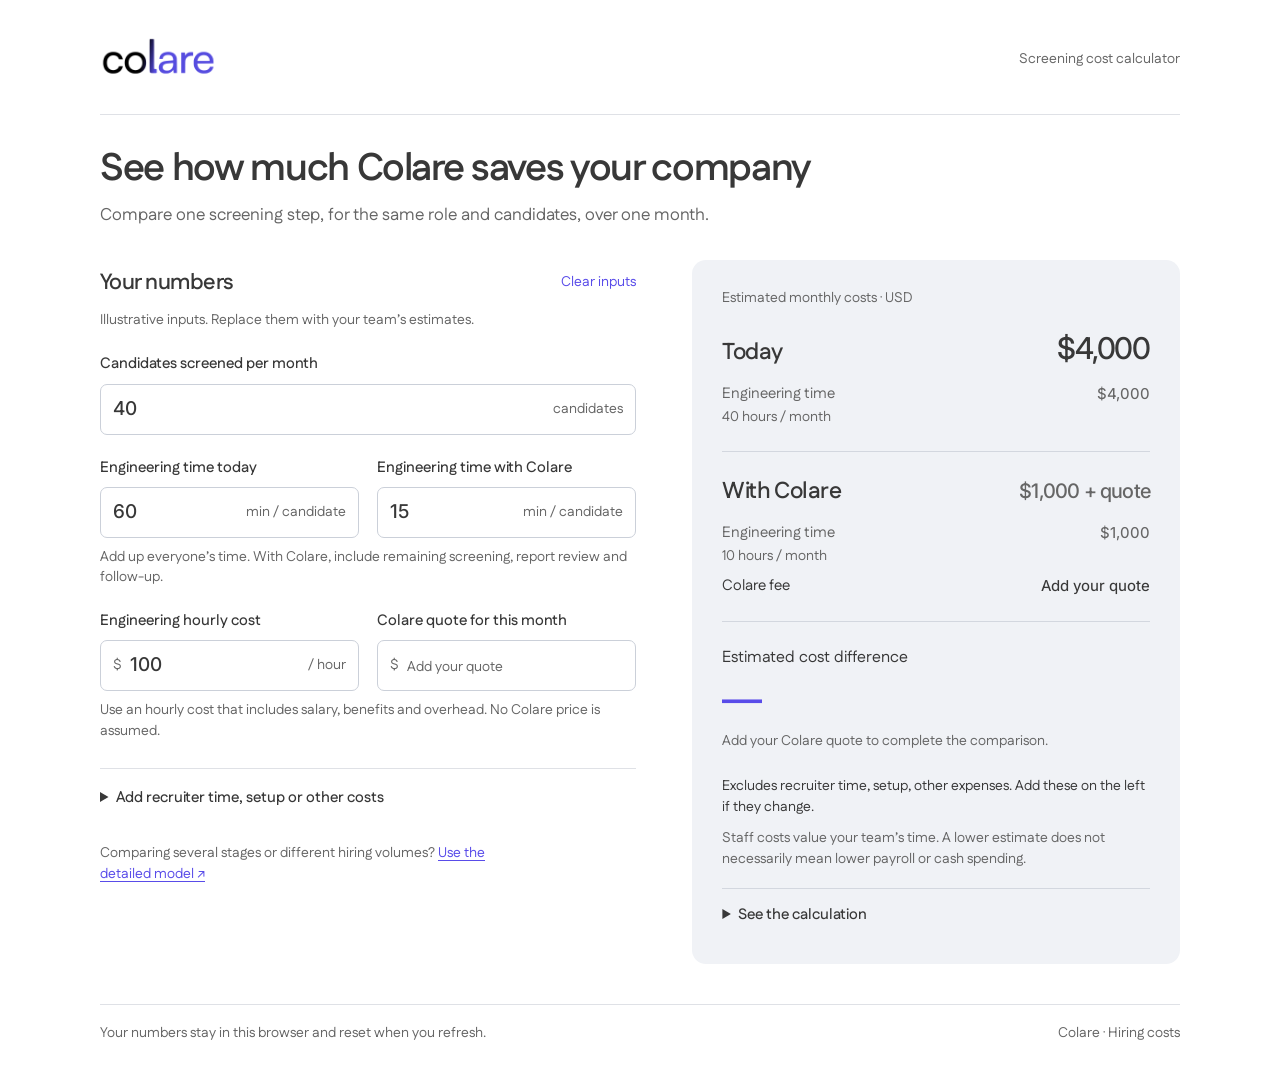
==== commit 8049e216: "Update calculator headline" ====
--- a/index.html
+++ b/index.html
@@ -10,7 +10,7 @@
 <body>
 <main>
   <header><img src="assets/colare-logo.png" alt="Colare" width="118"><span>Screening cost calculator</span></header>
-  <section class="intro"><h1>What does technical screening cost?</h1><p>Compare one screening step, for the same role and candidates, over one month.</p></section>
+  <section class="intro"><h1>See how much Colare saves your company</h1><p>Compare one screening step, for the same role and candidates, over one month.</p></section>
   <div class="workspace">
     <form id="inputs" autocomplete="off">
       <div class="section-title"><h2>Your numbers</h2><button id="clear" type="button">Clear inputs</button></div>
